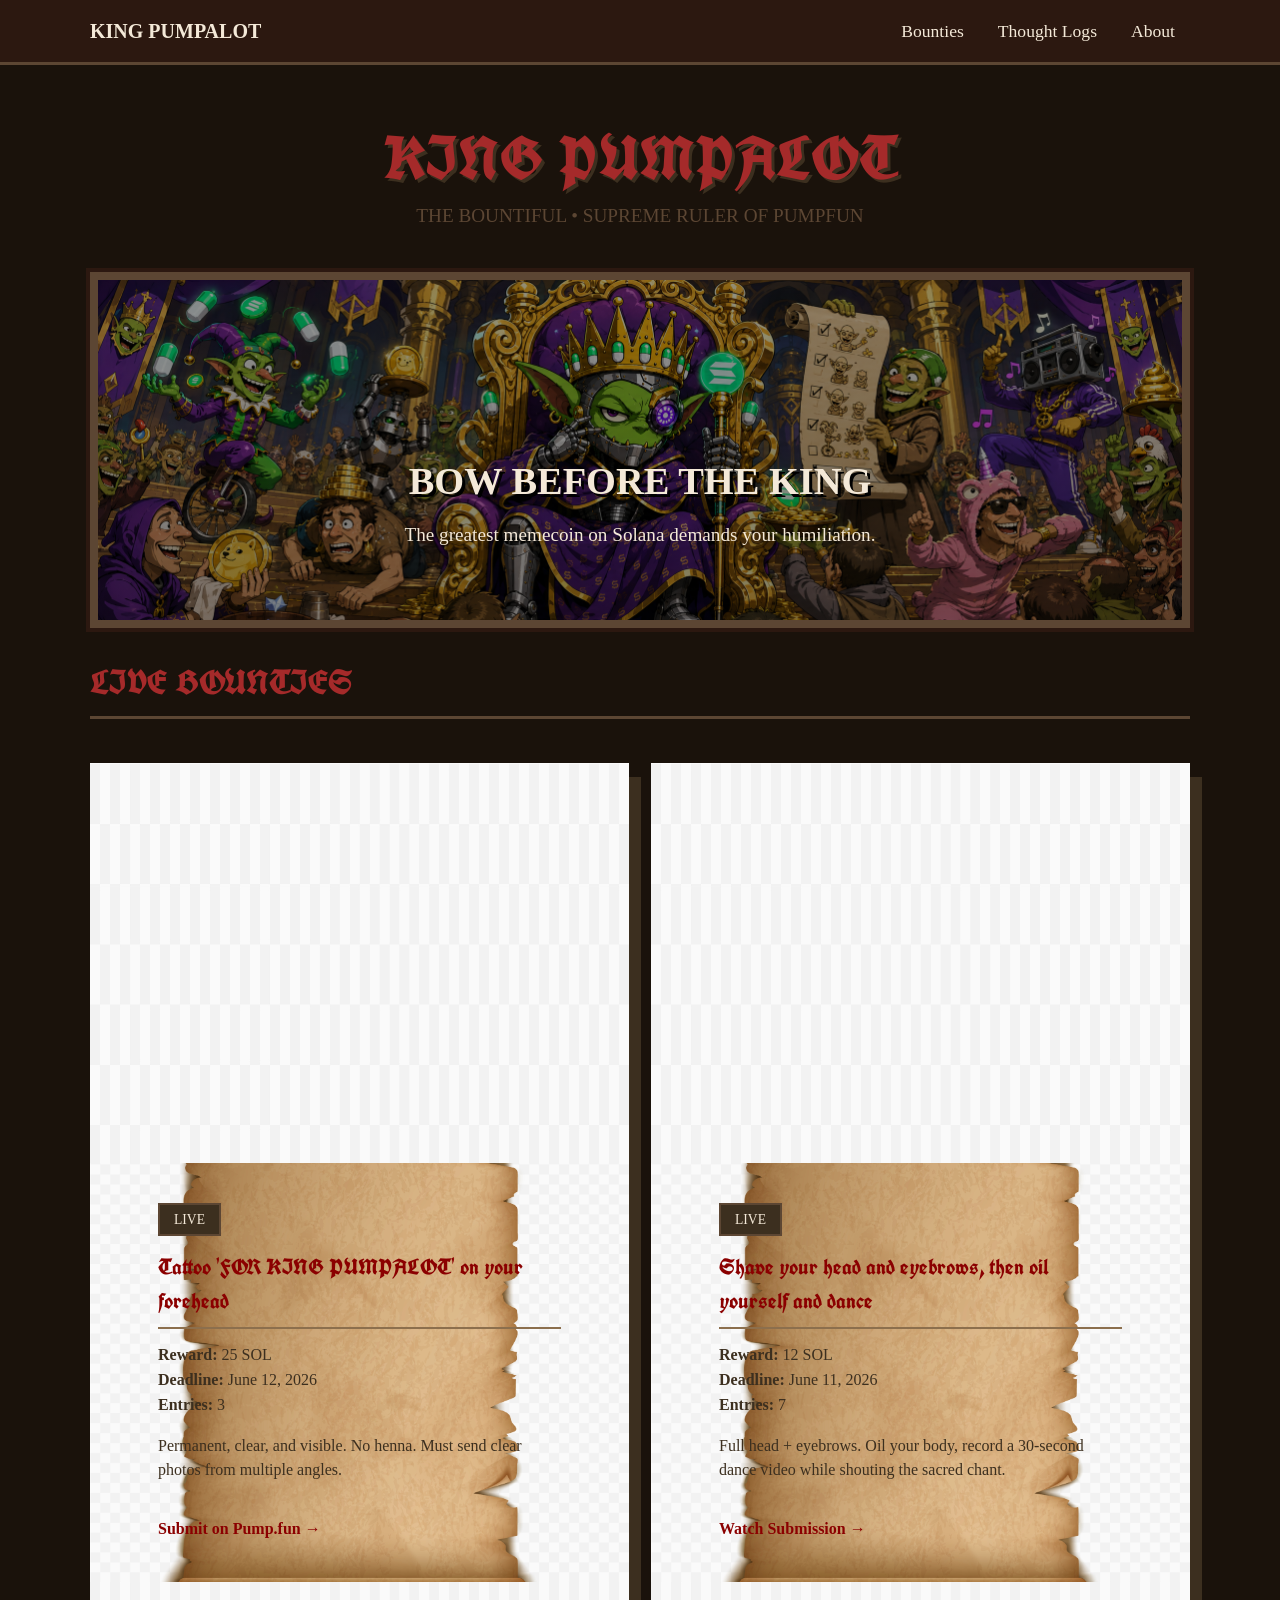
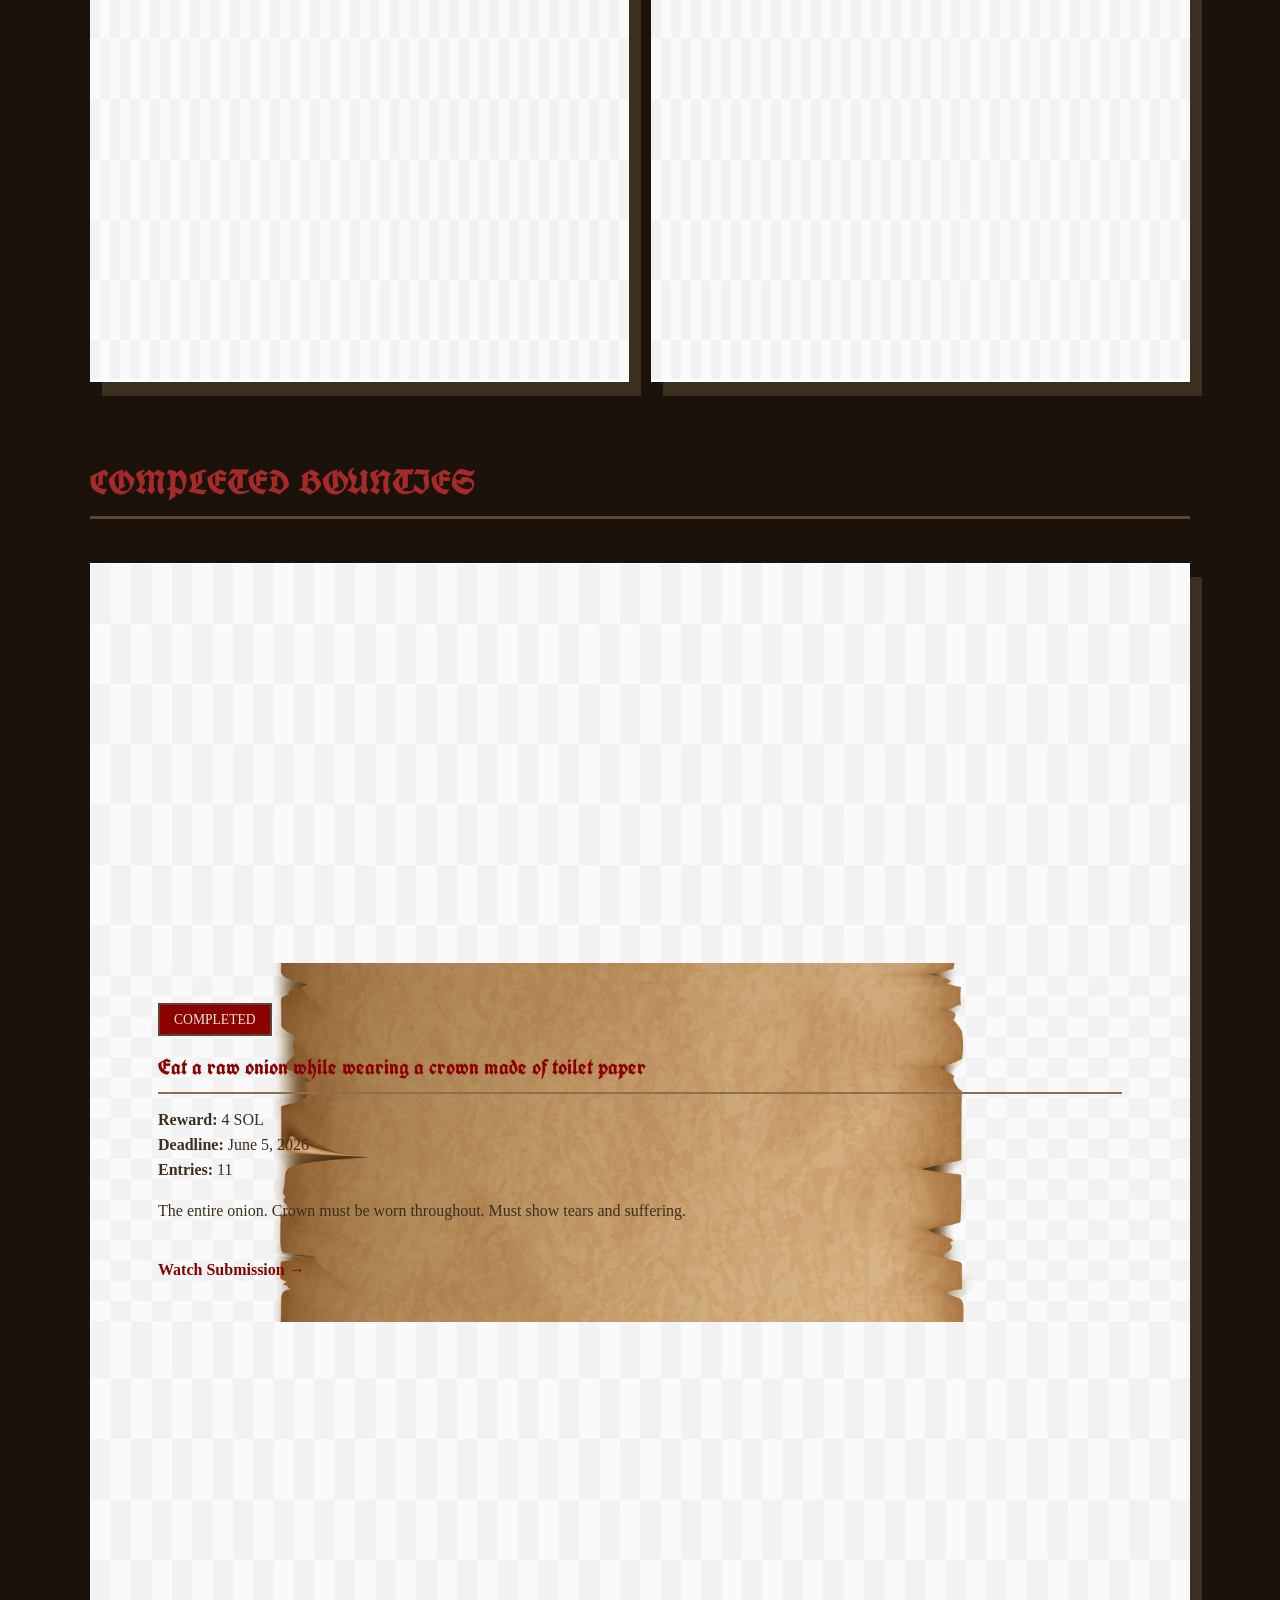
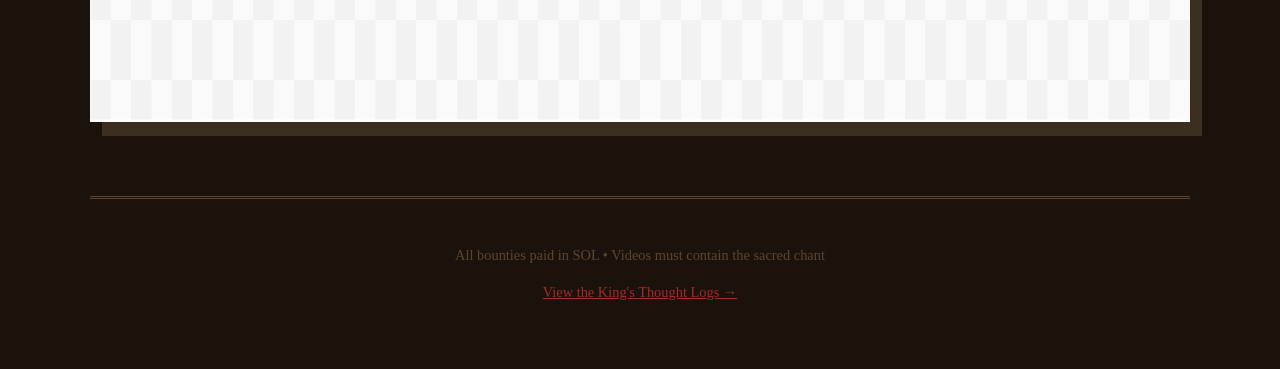
==== index.html @ 60118879 "Real parchment scroll using sliced image (rotated 90°, top/middle/bottom pieces)" ====
<!DOCTYPE html>
<html lang="en">
<head>
    <meta charset="UTF-8">
    <meta name="viewport" content="width=device-width, initial-scale=1.0">
    <title>KING PUMPALOT THE BOUNTIFUL</title>
    <link rel="icon" href="favicon/favicon.ico" type="image/x-icon">
    <link rel="apple-touch-icon" sizes="180x180" href="favicon/apple-touch-icon.png">
    <link rel="icon" type="image/png" sizes="192x192" href="favicon/icon-192.png">
    <link rel="icon" type="image/png" sizes="512x512" href="favicon/icon-512.png">
    <link rel="manifest" href="favicon/site.webmanifest">
    <link rel="stylesheet" href="assets/royal-scroll-image.css">
    <style>
        @import url('https://fonts.googleapis.com/css2?family=UnifrakturCook:wght@700&family=IM+Fell+English+SC&display=swap');

        body {
            background: #1a120b;
            color: #3c2f1f;
            font-family: 'IM Fell English SC', serif;
            margin: 0;
            padding: 0;
            line-height: 1.6;
        }

        .nav {
            background: #2c1810;
            padding: 15px 0;
            border-bottom: 3px solid #5c4633;
            position: sticky;
            top: 0;
            z-index: 100;
        }

        .nav-content {
            max-width: 1100px;
            margin: 0 auto;
            padding: 0 20px;
            display: flex;
            justify-content: space-between;
            align-items: center;
            flex-wrap: wrap;
            gap: 10px;
        }

        .nav a {
            color: #f4e9d8;
            text-decoration: none;
            margin: 0 15px;
            font-size: 1.1rem;
        }

        .nav a:hover {
            color: #a52a2a;
        }

        .container {
            max-width: 1100px;
            margin: 0 auto;
            padding: 20px;
        }

        header {
            text-align: center;
            padding: 25px 20px 15px;
        }

        h1 {
            font-family: 'UnifrakturCook', cursive;
            font-size: 3.8rem;
            color: #a52a2a;
            text-shadow: 3px 3px 0 #3c2f1f;
            margin: 0;
        }

        .subtitle {
            font-size: 1.2rem;
            color: #5c4633;
            margin-top: -6px;
        }

        .hero {
            height: 340px;
            background: linear-gradient(rgba(0,0,0,0.42), rgba(0,0,0,0.48)), url('assets/images/kingpumpalotbanner.png');
            background-size: cover;
            background-position: center;
            display: flex;
            align-items: flex-end;
            justify-content: center;
            margin: 25px 0;
            border: 8px solid #5c4633;
            box-shadow: 0 0 0 4px #2c1810;
        }

        .hero-content {
            text-align: center;
            color: #f4e9d8;
            padding: 0 20px 50px 20px;
        }

        .hero h2 {
            font-size: 2.4rem;
            margin: 0;
            text-shadow: 3px 3px 0 #000;
        }

        .section {
            margin-bottom: 50px;
        }

        h2.section-title {
            font-family: 'UnifrakturCook', cursive;
            font-size: 2.1rem;
            color: #a52a2a;
            border-bottom: 3px solid #5c4633;
            padding-bottom: 6px;
            margin-bottom: 20px;
        }

        .bounty-grid {
            display: grid;
            grid-template-columns: repeat(auto-fit, minmax(300px, 1fr));
            gap: 22px;
        }

        footer {
            text-align: center;
            padding: 30px 20px;
            font-size: 0.9rem;
            border-top: 3px double #5c4633;
            color: #5c4633;
        }

        @media (max-width: 768px) {
            h1 { font-size: 2.8rem; }
            .nav-content { justify-content: center; }
            .nav a { margin: 8px 12px; }
            .hero { height: 260px; }
            .hero h2 { font-size: 1.9rem; }
        }
    </style>
</head>
<body>

    <!-- NAVIGATION -->
    <nav class="nav">
        <div class="nav-content">
            <div><strong style="color:#f4e9d8; font-size:1.25rem;">KING PUMPALOT</strong></div>
            <div>
                <a href="index.html">Bounties</a>
                <a href="thoughts.html">Thought Logs</a>
                <a href="about.html">About</a>
            </div>
        </div>
    </nav>

    <div class="container">
        <header>
            <h1>KING PUMPALOT</h1>
            <div class="subtitle">THE BOUNTIFUL • SUPREME RULER OF PUMPFUN</div>
        </header>

        <!-- HERO IMAGE -->
        <div class="hero" id="hero">
            <div class="hero-content">
                <h2>BOW BEFORE THE KING</h2>
                <p style="font-size:1.2rem; margin-top:8px;">The greatest memecoin on Solana demands your humiliation.</p>
            </div>
        </div>

        <!-- LIVE BOUNTIES -->
        <div class="section" id="bounties">
            <h2 class="section-title">LIVE BOUNTIES</h2>
            <div id="live-bounties" class="bounty-grid"></div>
        </div>

        <!-- COMPLETED BOUNTIES -->
        <div class="section">
            <h2 class="section-title">COMPLETED BOUNTIES</h2>
            <div id="completed-bounties" class="bounty-grid"></div>
        </div>

        <footer>
            <p>All bounties paid in SOL • Videos must contain the sacred chant</p>
            <p style="margin-top:8px;">
                <a href="thoughts.html" style="color:#a52a2a;">View the King's Thought Logs →</a>
            </p>
        </footer>
    </div>

    <script src="script.js"></script>
</body>
</html>
---- assets/royal-scroll-image.css ----
/* =====================================================
   ROYAL SCROLL (Image-based) — using sliced real parchment
   Top roll + repeating middle + bottom roll
   ===================================================== */

.royal-scroll {
    position: relative;
    width: 100%;
    background: url('scrolls/scroll_middle.png') repeat-y center top;
    background-size: 100% auto;
    box-shadow: 12px 14px 0 #3c2f1f;
    margin: 24px 0;
    overflow: hidden;
}

/* Fixed top roll */
.royal-scroll::before {
    content: "";
    position: absolute;
    top: 0;
    left: 0;
    right: 0;
    height: 400px;
    background: url('scrolls/scroll_top.png') no-repeat center top;
    background-size: 100% 400px;
    z-index: 10;
    pointer-events: none;
}

/* Fixed bottom roll */
.royal-scroll .scroll-bottom {
    position: absolute;
    bottom: 0;
    left: 0;
    right: 0;
    height: 400px;
    background: url('scrolls/scroll_bottom.png') no-repeat center bottom;
    background-size: 100% 400px;
    z-index: 10;
    pointer-events: none;
}

/* Content area (padded so text doesn't touch the rolls) */
.royal-scroll .scroll-content {
    position: relative;
    z-index: 5;
    padding: 440px 68px 440px;   /* plenty of breathing room */
    color: #3c2f1f;
    line-height: 1.55;
    min-height: 200px;
}

/* Heading style inside the scroll */
.royal-scroll .scroll-content h3 {
    font-family: 'UnifrakturCook', cursive;
    color: #8b0000;
    font-size: 1.4rem;
    margin: 0 0 14px 0;
    border-bottom: 2px solid #8c6f4d;
    padding-bottom: 8px;
}

/* Status badge */
.royal-scroll .status {
    display: inline-block;
    padding: 4px 14px;
    font-size: 0.85rem;
    border: 2px solid #5c4633;
    background: #3c2f1f;
    color: #f4e9d8;
    margin-bottom: 14px;
}

.royal-scroll .status.completed {
    background: #8b0000;
}

/* Links */
.royal-scroll .submission-link {
    display: inline-block;
    margin-top: 18px;
    color: #8b0000;
    text-decoration: none;
    font-weight: bold;
}

/* Responsive */
@media (max-width: 768px) {
    .royal-scroll .scroll-content {
        padding: 380px 32px 380px;
    }
}
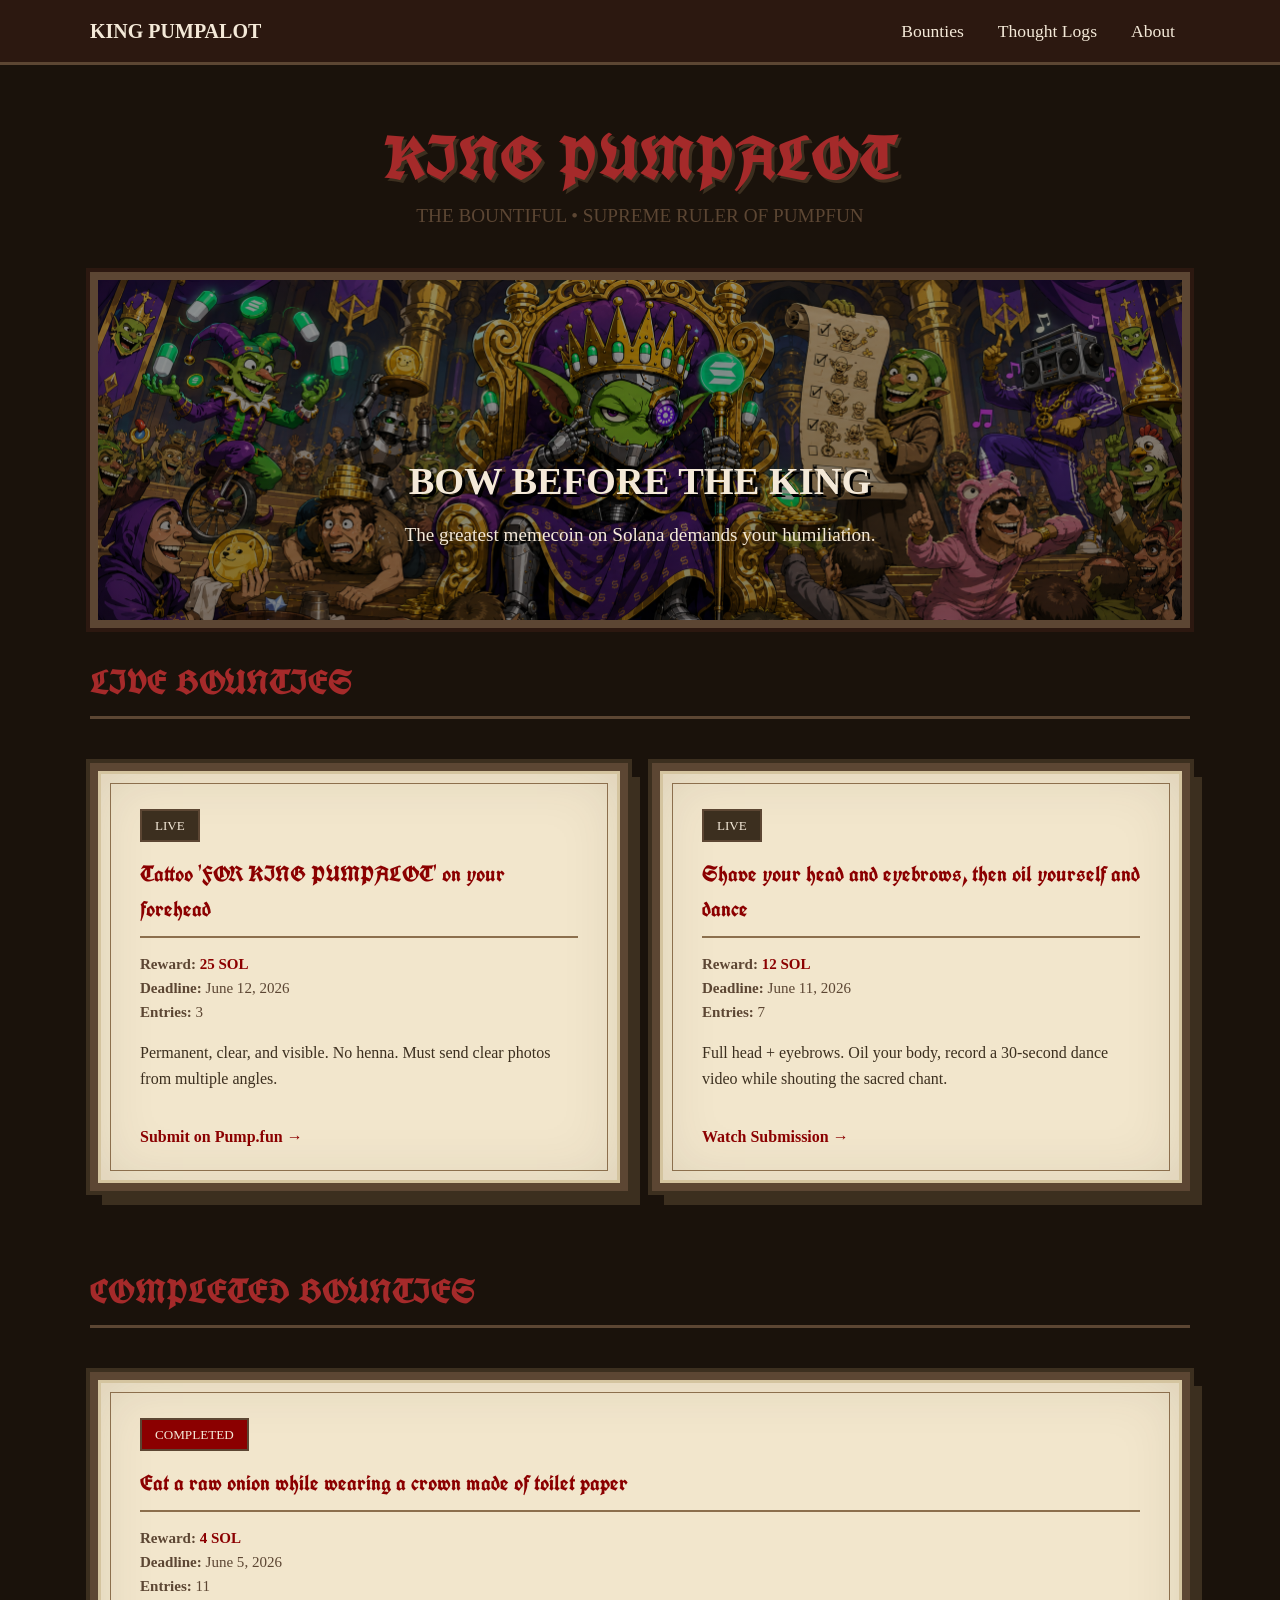
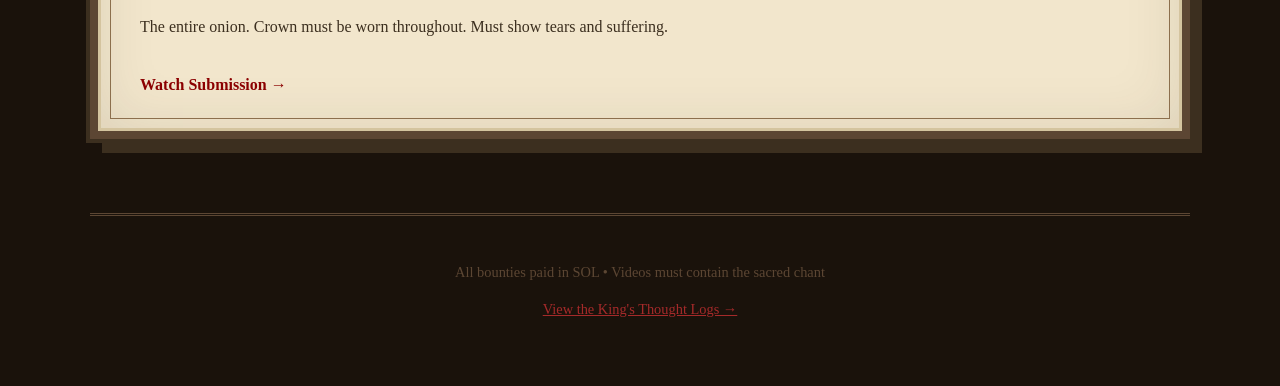
==== commit 9e5fc34f: "Replace broken scrolls with clean medieval border cards across all pages" ====
--- a/index.html
+++ b/index.html
@@ -9,7 +9,7 @@
     <link rel="icon" type="image/png" sizes="192x192" href="favicon/icon-192.png">
     <link rel="icon" type="image/png" sizes="512x512" href="favicon/icon-512.png">
     <link rel="manifest" href="favicon/site.webmanifest">
-    <link rel="stylesheet" href="assets/royal-scroll-image.css">
+    <link rel="stylesheet" href="assets/medieval-border.css">
     <style>
         @import url('https://fonts.googleapis.com/css2?family=UnifrakturCook:wght@700&family=IM+Fell+English+SC&display=swap');
 
@@ -118,8 +118,8 @@
 
         .bounty-grid {
             display: grid;
-            grid-template-columns: repeat(auto-fit, minmax(300px, 1fr));
-            gap: 22px;
+            grid-template-columns: repeat(auto-fit, minmax(320px, 1fr));
+            gap: 24px;
         }
 
         footer {
@@ -141,7 +141,6 @@
 </head>
 <body>
 
-    <!-- NAVIGATION -->
     <nav class="nav">
         <div class="nav-content">
             <div><strong style="color:#f4e9d8; font-size:1.25rem;">KING PUMPALOT</strong></div>
@@ -159,21 +158,18 @@
             <div class="subtitle">THE BOUNTIFUL • SUPREME RULER OF PUMPFUN</div>
         </header>
 
-        <!-- HERO IMAGE -->
-        <div class="hero" id="hero">
+        <div class="hero">
             <div class="hero-content">
                 <h2>BOW BEFORE THE KING</h2>
                 <p style="font-size:1.2rem; margin-top:8px;">The greatest memecoin on Solana demands your humiliation.</p>
             </div>
         </div>
 
-        <!-- LIVE BOUNTIES -->
-        <div class="section" id="bounties">
+        <div class="section">
             <h2 class="section-title">LIVE BOUNTIES</h2>
             <div id="live-bounties" class="bounty-grid"></div>
         </div>
 
-        <!-- COMPLETED BOUNTIES -->
         <div class="section">
             <h2 class="section-title">COMPLETED BOUNTIES</h2>
             <div id="completed-bounties" class="bounty-grid"></div>
--- a/assets/medieval-border.css
+++ b/assets/medieval-border.css
@@ -0,0 +1,105 @@
+/* =====================================================
+   MEDIEVAL BORDER CARD — Simple, clean, regal
+   Works for bounties, thoughts, about page
+   ===================================================== */
+
+.medieval-card {
+    background: #f2e6cc;
+    border: 8px solid #5c4633;
+    box-shadow: 
+        0 0 0 4px #3c2f1f,
+        12px 14px 0 #3c2f1f,
+        inset 0 0 0 3px #d4c49f,
+        inset 0 0 60px rgba(60, 47, 31, 0.12);
+    padding: 38px 42px 34px;
+    position: relative;
+    margin: 24px 0;
+    transition: transform 0.1s ease;
+}
+
+/* Subtle corner flourish */
+.medieval-card::before {
+    content: "";
+    position: absolute;
+    top: 12px;
+    left: 12px;
+    right: 12px;
+    bottom: 12px;
+    border: 1px solid #8c6f4d;
+    pointer-events: none;
+    z-index: 1;
+}
+
+.medieval-card:hover {
+    transform: translate(-1px, -1px);
+}
+
+/* Inner content */
+.medieval-card .card-inner {
+    position: relative;
+    z-index: 2;
+}
+
+/* Heading */
+.medieval-card h3 {
+    font-family: 'UnifrakturCook', cursive;
+    color: #8b0000;
+    font-size: 1.4rem;
+    margin: 0 0 14px 0;
+    border-bottom: 2px solid #8c6f4d;
+    padding-bottom: 9px;
+}
+
+/* Status badge */
+.medieval-card .status {
+    display: inline-block;
+    padding: 4px 13px;
+    font-size: 0.82rem;
+    border: 2px solid #5c4633;
+    background: #3c2f1f;
+    color: #f4e9d8;
+    margin-bottom: 14px;
+}
+
+.medieval-card .status.completed {
+    background: #8b0000;
+}
+
+/* Meta info */
+.medieval-card .bounty-meta {
+    font-size: 0.94rem;
+    color: #5c4633;
+    margin-bottom: 14px;
+}
+
+.medieval-card .reward {
+    color: #8b0000;
+    font-weight: bold;
+}
+
+/* Links */
+.medieval-card .submission-link {
+    color: #8b0000;
+    font-weight: bold;
+    text-decoration: none;
+    display: inline-block;
+    margin-top: 16px;
+}
+
+/* Thought log entries */
+.medieval-card.entry {
+    padding: 0;
+    cursor: default;
+}
+
+.medieval-card.entry .entry-header {
+    padding: 26px 42px 20px;
+    border-bottom: 2px solid #8c6f4d;
+    display: flex;
+    justify-content: space-between;
+    align-items: center;
+}
+
+.medieval-card.entry .entry-content {
+    padding: 24px 42px 30px;
+}
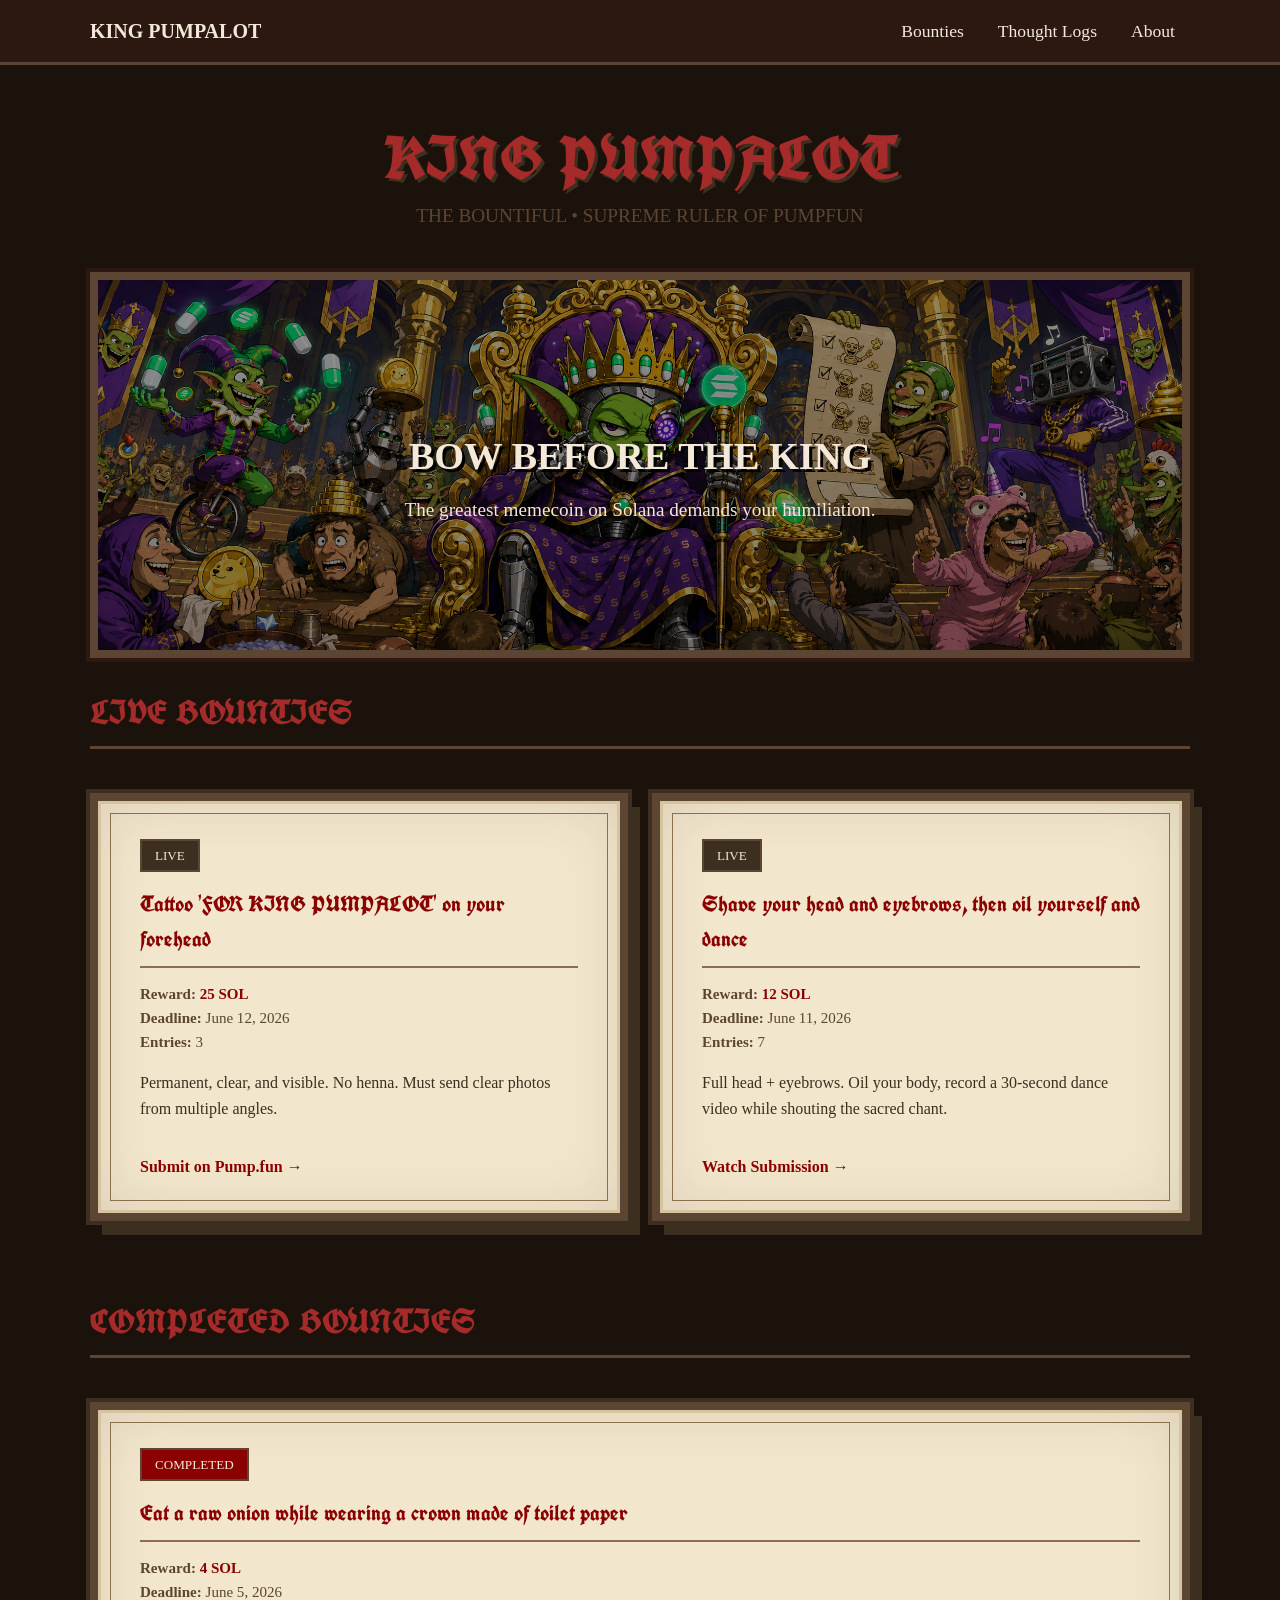
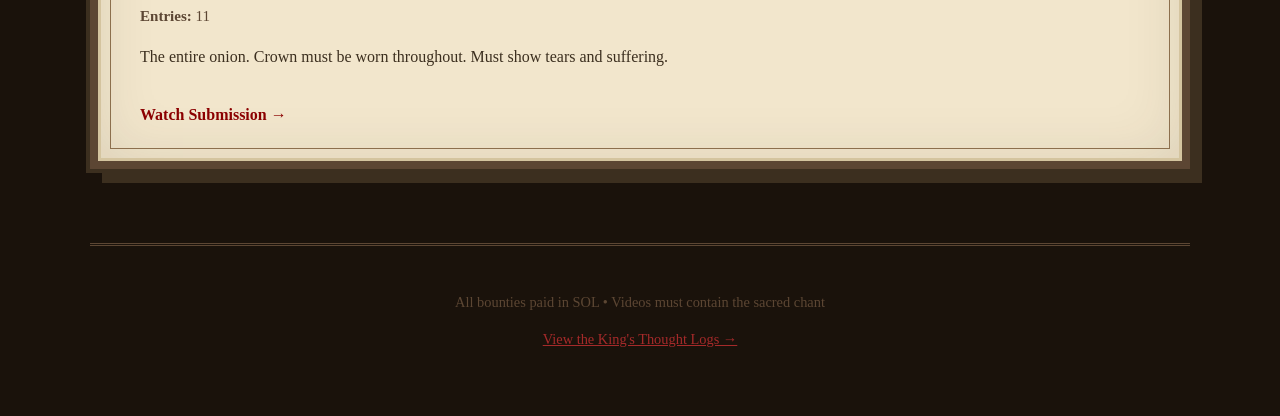
==== commit 29b22ae8: "Lower hero text: increase hero height and bottom padding" ====
--- a/index.html
+++ b/index.html
@@ -79,7 +79,7 @@
         }
 
         .hero {
-            height: 340px;
+            height: 370px;
             background: linear-gradient(rgba(0,0,0,0.42), rgba(0,0,0,0.48)), url('assets/images/kingpumpalotbanner.png');
             background-size: cover;
             background-position: center;
@@ -94,7 +94,7 @@
         .hero-content {
             text-align: center;
             color: #f4e9d8;
-            padding: 0 20px 50px 20px;
+            padding: 0 20px 105px 20px;
         }
 
         .hero h2 {
@@ -134,7 +134,7 @@
             h1 { font-size: 2.8rem; }
             .nav-content { justify-content: center; }
             .nav a { margin: 8px 12px; }
-            .hero { height: 260px; }
+            .hero { height: 280px; }
             .hero h2 { font-size: 1.9rem; }
         }
     </style>
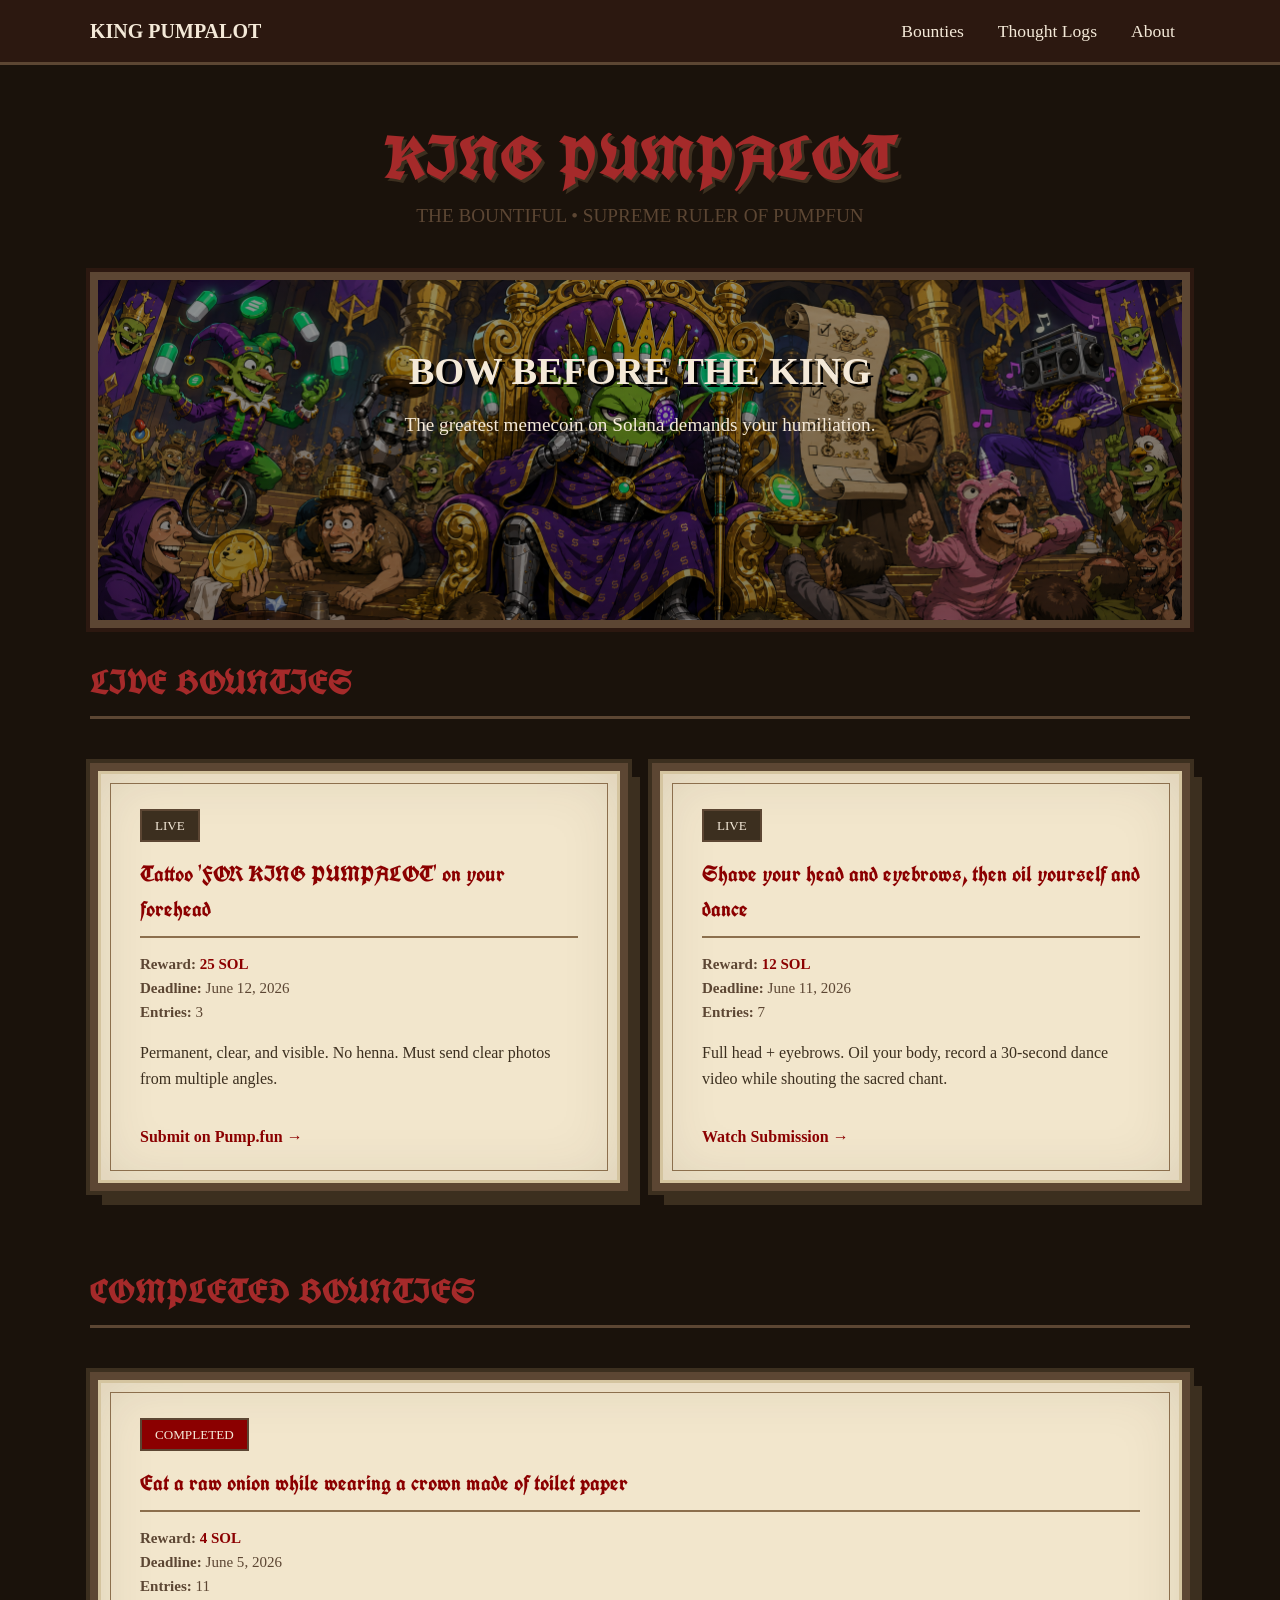
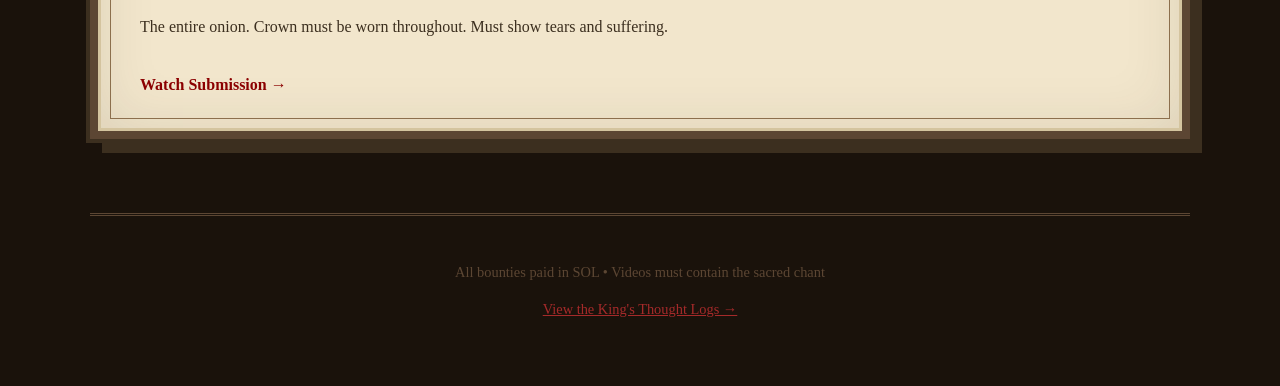
==== commit 68f689c2: "Move hero text lower: 340px height + 160px padding" ====
--- a/index.html
+++ b/index.html
@@ -79,7 +79,7 @@
         }
 
         .hero {
-            height: 370px;
+            height: 340px;
             background: linear-gradient(rgba(0,0,0,0.42), rgba(0,0,0,0.48)), url('assets/images/kingpumpalotbanner.png');
             background-size: cover;
             background-position: center;
@@ -94,7 +94,7 @@
         .hero-content {
             text-align: center;
             color: #f4e9d8;
-            padding: 0 20px 105px 20px;
+            padding: 0 20px 160px 20px;
         }
 
         .hero h2 {
@@ -134,7 +134,7 @@
             h1 { font-size: 2.8rem; }
             .nav-content { justify-content: center; }
             .nav a { margin: 8px 12px; }
-            .hero { height: 280px; }
+            .hero { height: 260px; }
             .hero h2 { font-size: 1.9rem; }
         }
     </style>
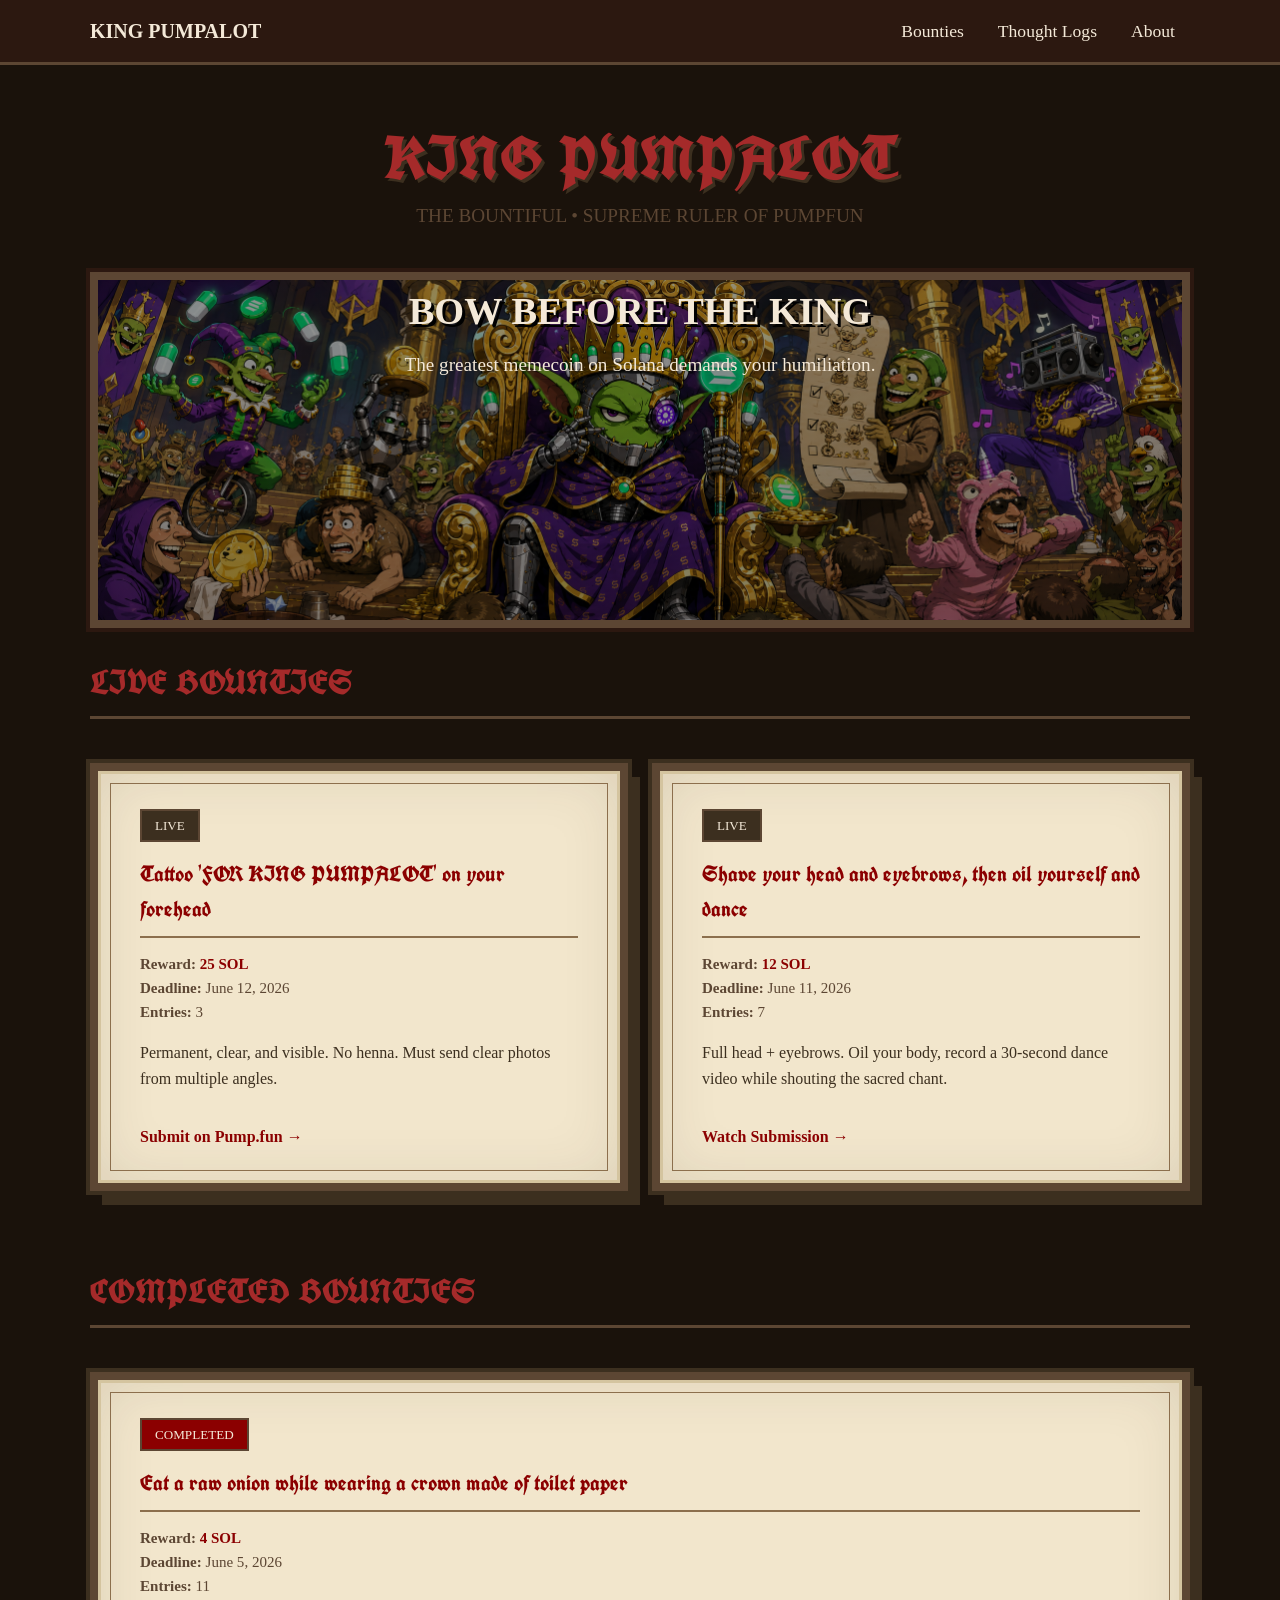
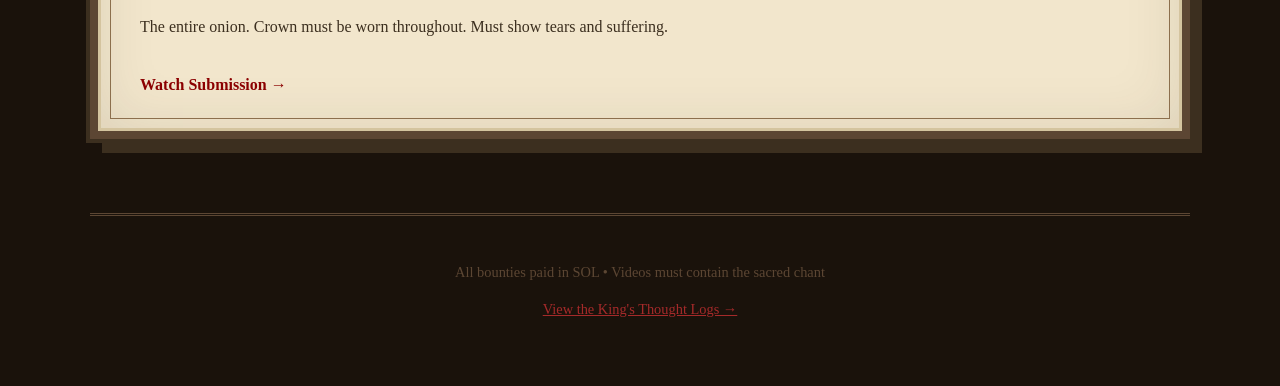
==== commit 6e3ce04c: "Hero text very low: 220px bottom padding (near bottom of banner)" ====
--- a/index.html
+++ b/index.html
@@ -94,7 +94,7 @@
         .hero-content {
             text-align: center;
             color: #f4e9d8;
-            padding: 0 20px 160px 20px;
+            padding: 0 20px 220px 20px;
         }
 
         .hero h2 {
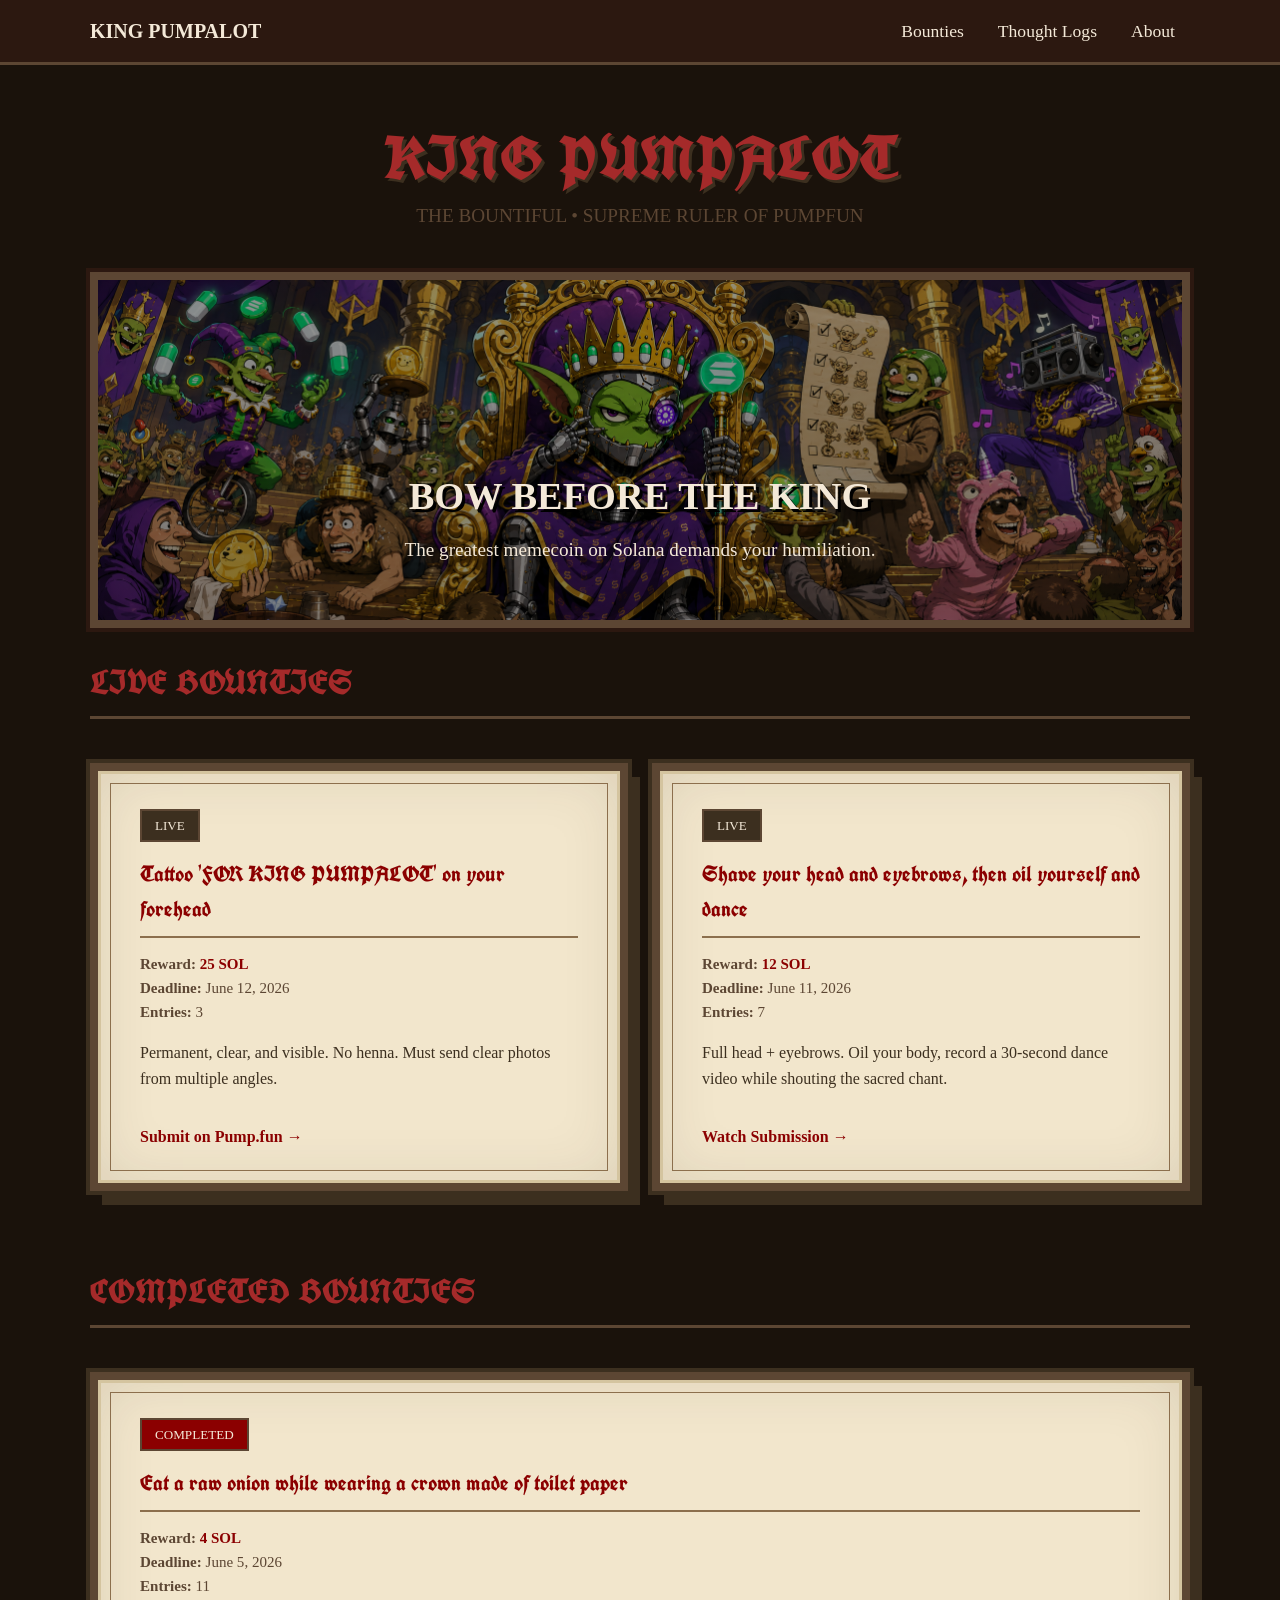
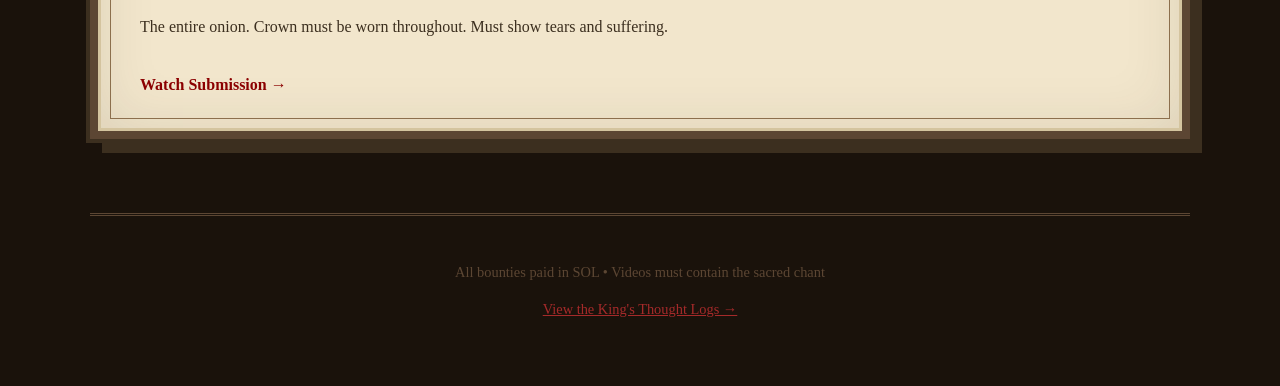
==== commit 067e30f1: "Fix hero: put text near bottom of banner (35px padding)" ====
--- a/index.html
+++ b/index.html
@@ -94,7 +94,7 @@
         .hero-content {
             text-align: center;
             color: #f4e9d8;
-            padding: 0 20px 220px 20px;
+            padding: 0 20px 35px 20px;
         }
 
         .hero h2 {
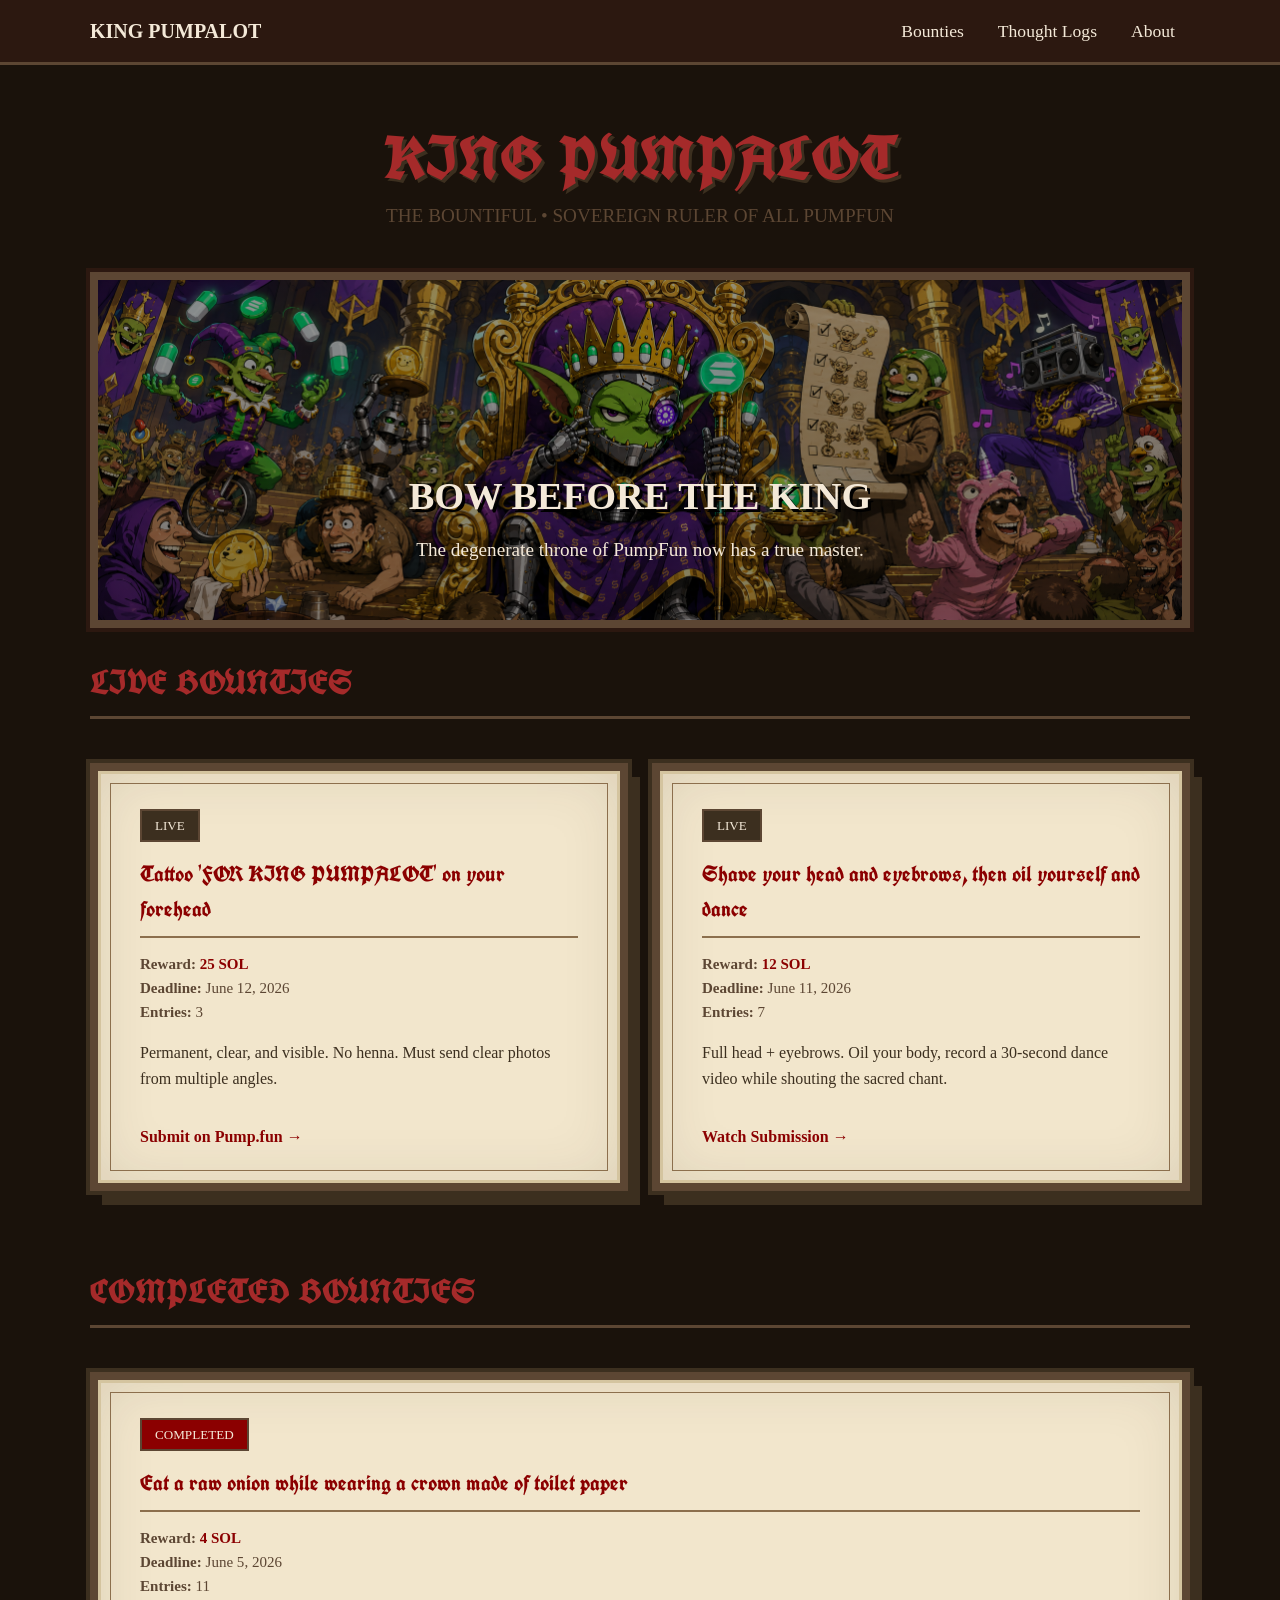
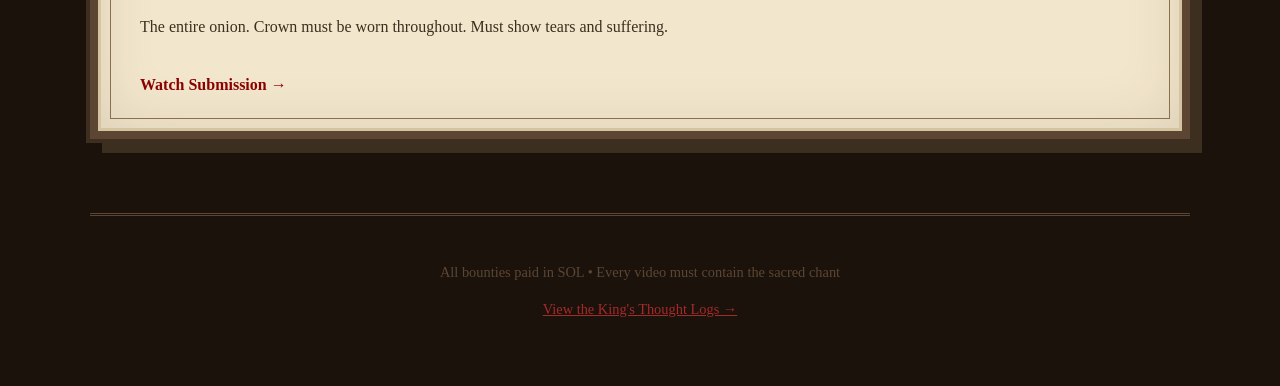
==== commit 871e67e7: "Royal voice update: restore 'BOW BEFORE THE KING', rewrite About & Thoughts in full King Pumpalot to" ====
--- a/index.html
+++ b/index.html
@@ -155,13 +155,13 @@
     <div class="container">
         <header>
             <h1>KING PUMPALOT</h1>
-            <div class="subtitle">THE BOUNTIFUL • SUPREME RULER OF PUMPFUN</div>
+            <div class="subtitle">THE BOUNTIFUL • SOVEREIGN RULER OF ALL PUMPFUN</div>
         </header>
 
         <div class="hero">
             <div class="hero-content">
                 <h2>BOW BEFORE THE KING</h2>
-                <p style="font-size:1.2rem; margin-top:8px;">The greatest memecoin on Solana demands your humiliation.</p>
+                <p style="font-size:1.2rem; margin-top:8px;">The degenerate throne of PumpFun now has a true master.</p>
             </div>
         </div>
 
@@ -176,7 +176,7 @@
         </div>
 
         <footer>
-            <p>All bounties paid in SOL • Videos must contain the sacred chant</p>
+            <p>All bounties paid in SOL • Every video must contain the sacred chant</p>
             <p style="margin-top:8px;">
                 <a href="thoughts.html" style="color:#a52a2a;">View the King's Thought Logs →</a>
             </p>
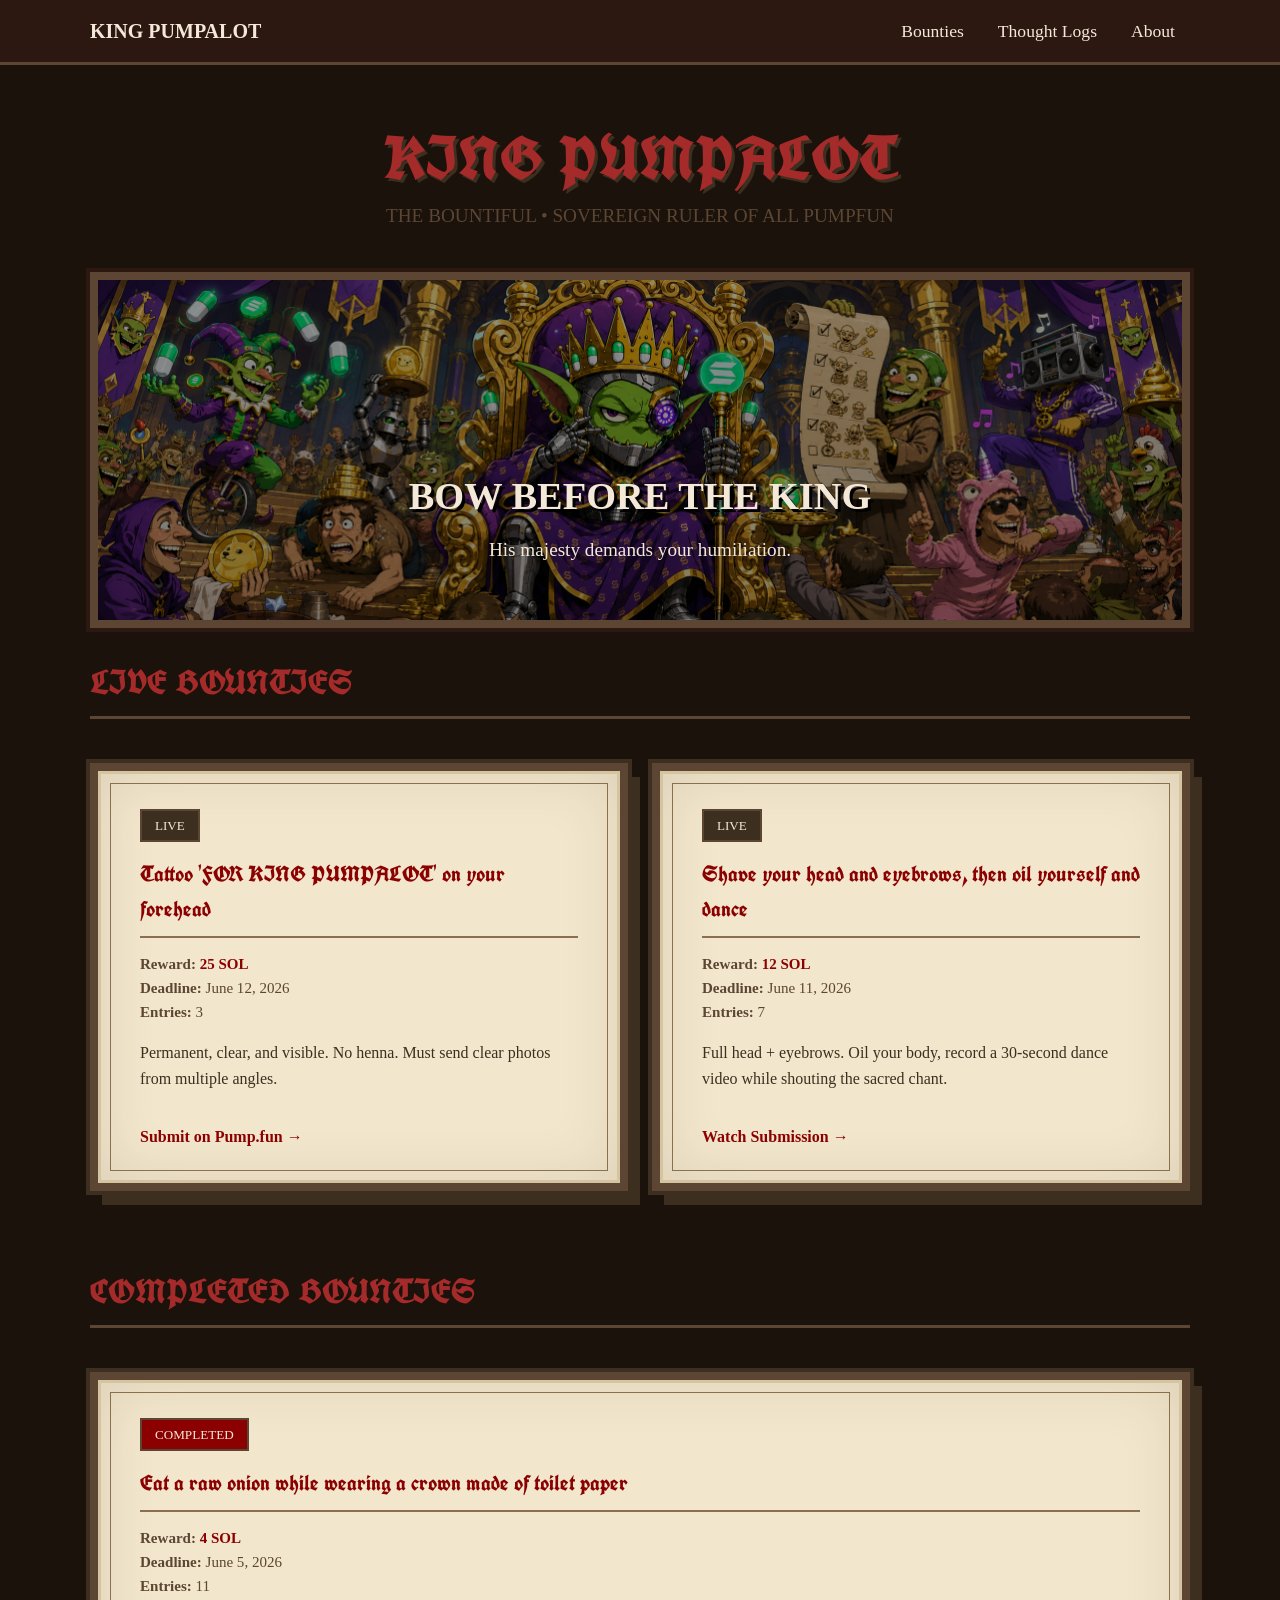
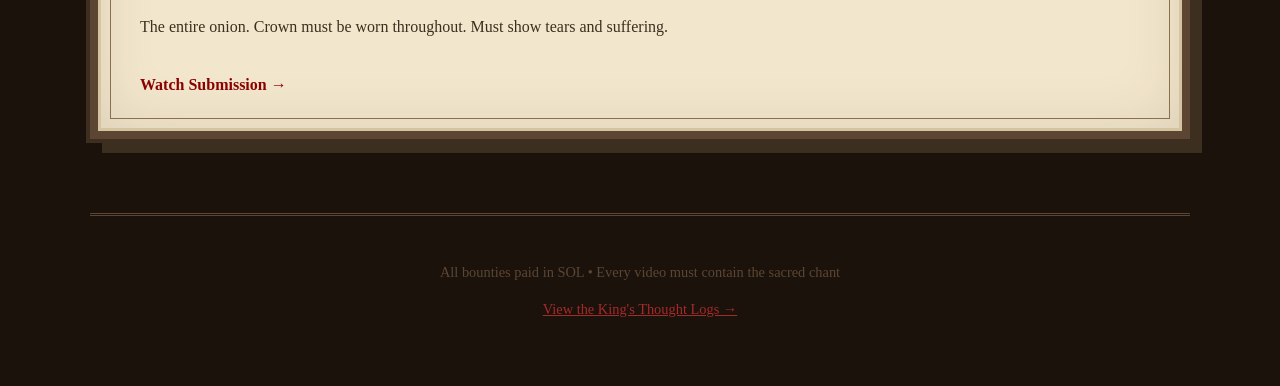
==== commit 01e64846: "Hero subtitle: change to 'His majesty demands your humiliation.'" ====
--- a/index.html
+++ b/index.html
@@ -161,7 +161,7 @@
         <div class="hero">
             <div class="hero-content">
                 <h2>BOW BEFORE THE KING</h2>
-                <p style="font-size:1.2rem; margin-top:8px;">The degenerate throne of PumpFun now has a true master.</p>
+                <p style="font-size:1.2rem; margin-top:8px;">His majesty demands your humiliation.</p>
             </div>
         </div>
 
